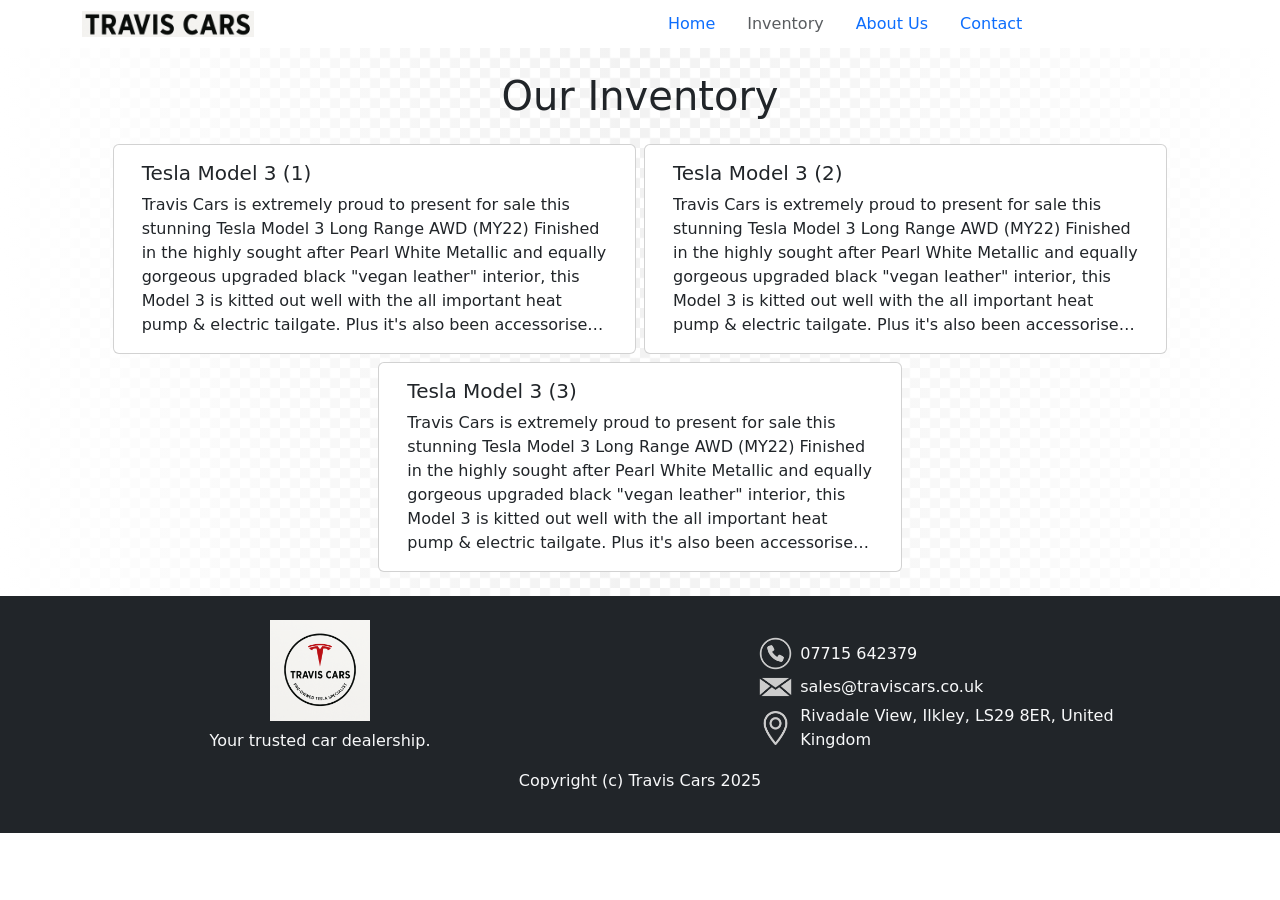
==== inventory.html @ 39fc46f9 "Initial inventory page, and updates to mobile view Responsive layout for mobile in inventory and mai" ====
<!DOCTYPE html>
<html lang="en">
<head>
    <meta charset="UTF-8">
    <meta name="viewport" content="width=device-width, initial-scale=1.0">
    <title>Document</title>

    <link href="https://cdn.jsdelivr.net/npm/bootstrap@5.0.2/dist/css/bootstrap.min.css" rel="stylesheet" integrity="sha384-EVSTQN3/azprG1Anm3QDgpJLIm9Nao0Yz1ztcQTwFspd3yD65VohhpuuCOmLASjC" crossorigin="anonymous">

    <link rel="preconnect" href="https://fonts.googleapis.com">
    <link rel="preconnect" href="https://fonts.gstatic.com" crossorigin>
    <link href="https://fonts.googleapis.com/css2?family=Mulish:ital,wght@0,200..1000;1,200..1000&display=swap" rel="stylesheet">

    <link rel="stylesheet" href="./css/styles.css">
    <script src="./js/inventory.js" defer></script>
</head>
<body>
    <!-- Titlebar: branding, quick links -->
    <header class="container py-1 smoke-bg">
        <div class="row justify-content-between align-items-center">
            <div class="col">
                <img src="./img/travis-logo-sml-172x26.png" alt="Travis cars logo">
            </div>
            <div class="navbar col m-0 p-0">
                <ul class="nav">
                    <li class="nav-item"><a class="nav-link" href="index.html">Home</a></li>
                    <li class="nav-item"><a class="nav-link disabled" href="#">Inventory</a></li>
                    <li class="nav-item"><a class="nav-link" href="#">About Us</a></li>
                    <li class="nav-item"><a class="nav-link" href="#">Contact</a></li>
                </ul>
            </div>
        </div>
    </header>

    <main class="container-fluid p-4">
        <h1 class="text-center mb-4">Our Inventory</h1>

        <div class="row justify-content-center gap-2" id="card-container">

    </main>


    <!-- Footer Section -->
    <footer class="container-fluid bg-dark text-light py-4 justify-content-around">

        <div class="row justify-content-around align-items-center">

            <!-- Footer branding -->
            <div class="col-4">
                <div class="d-flex flex-column justify-content-center align-items-center gap-2">
                    <img src="./img/travis-logo-188x188.png" alt="" class="img-fluid col-3">
                    <p class="">Your trusted car dealership.</p>
                </div>
            </div>

            <!-- Contacts -->
            <div class="col-4">
                <div class="d-flex gap-2 align-items-center">
                        <img src="./img/telephone-icon-256.png" alt="phone icon" class="img-fluid col-1" style="filter: invert(80%);">
                        <p class="m-0">07715 642379</p>
                    </div>
                    <div class="d-flex gap-2 align-items-center">
                        <img src="./img/email-icon-2-256.png" alt="email icon" class="img-fluid col-1" style="filter: invert(80%);">
                        <p class="m-0">sales@traviscars.co.uk</p>
                    </div>
                    <div class="d-flex gap-2 align-items-center">
                        <img src="./img/maps-and-flags.png" alt="address icon" class="img-fluid col-1" style="filter: invert(80%);">
                        <p class="m-0">Rivadale View, Ilkley, LS29 8ER, United Kingdom</p>
                    </div>
                </div>
            </div>
        </div>

        <!-- Copyright -->
        <p class="text-center">Copyright (c) Travis Cars 2025</p>
    </footer>

    <script src="https://cdn.jsdelivr.net/npm/bootstrap@5.0.2/dist/js/bootstrap.bundle.min.js" integrity="sha384-MrcW6ZMFYlzcLA8Nl+NtUVF0sA7MsXsP1UyJoMp4YLEuNSfAP+JcXn/tWtIaxVXM" crossorigin="anonymous"></script>
</body>
</html>
---- css/styles.css ----
:root {
    /* General font Mulish from Google */
    font-family: "Mulish", sans-serif;
    font-optical-sizing: auto;
    font-style: normal;
}

main {
    /* Subtle checkered background pattern */
    background-image: 
        linear-gradient(to right, 
        rgba(255, 255, 255, 1) 0%,   
        rgba(255, 255, 255, 0.95) 50%,
        rgba(255, 255, 255, 1) 100%  
        ),
        url('../img/20251110_201052.png');
    background-repeat: no-repeat, repeat;
    background-size: 100%, 20px;
}


#welcome-titles {
    > div {
        > h1 {
            font-size: 3rem;
            font-weight: 500;

            /* Make title a little wider */
            display: inline-block;
            transform: scaleX(1.1);
            transform-origin: center;
            letter-spacing: 1px;
        }

        /* Titles sub title */
        > p:first-of-type {
            font-size: 1.2rem;
            font-weight: 500;
        }
    }

    /* Position the title block and background */
    background-color: rgba(1,1, 1, 0.2);
    padding: 15px;
    top: 20%;
}

/* Fade in hero titles background */
.fade-in-bk-titles {
    animation: fade-in-bk-titles-animation 0.5s ease-out forwards;
    opacity: 0;
}
@keyframes fade-in-bk-titles-animation {
    from { opacity: 0; }
    to   { opacity: 1; }
}

/* Fade in hero titles text */
.fade-in-titles {
    animation: fade-in-titles-animation 0.5s ease-out forwards;
    animation-delay: 0.5s;
    opacity: 0;

    /* Titles descriptive text */
    > p:last-of-type {
        color: rgb(232, 232, 232);
        font-size: 1.1rem;
        font-weight: 300;
    }
}
@keyframes fade-in-titles-animation {
    from { opacity: 0; transform: translateY(10px); }
    to   { opacity: 1; transform: translateY( 0px); }
}

.trusted-sml-text {
    color: rgb(50, 50, 50);
    font-size: 1.1rem;
    font-weight: 400;
}
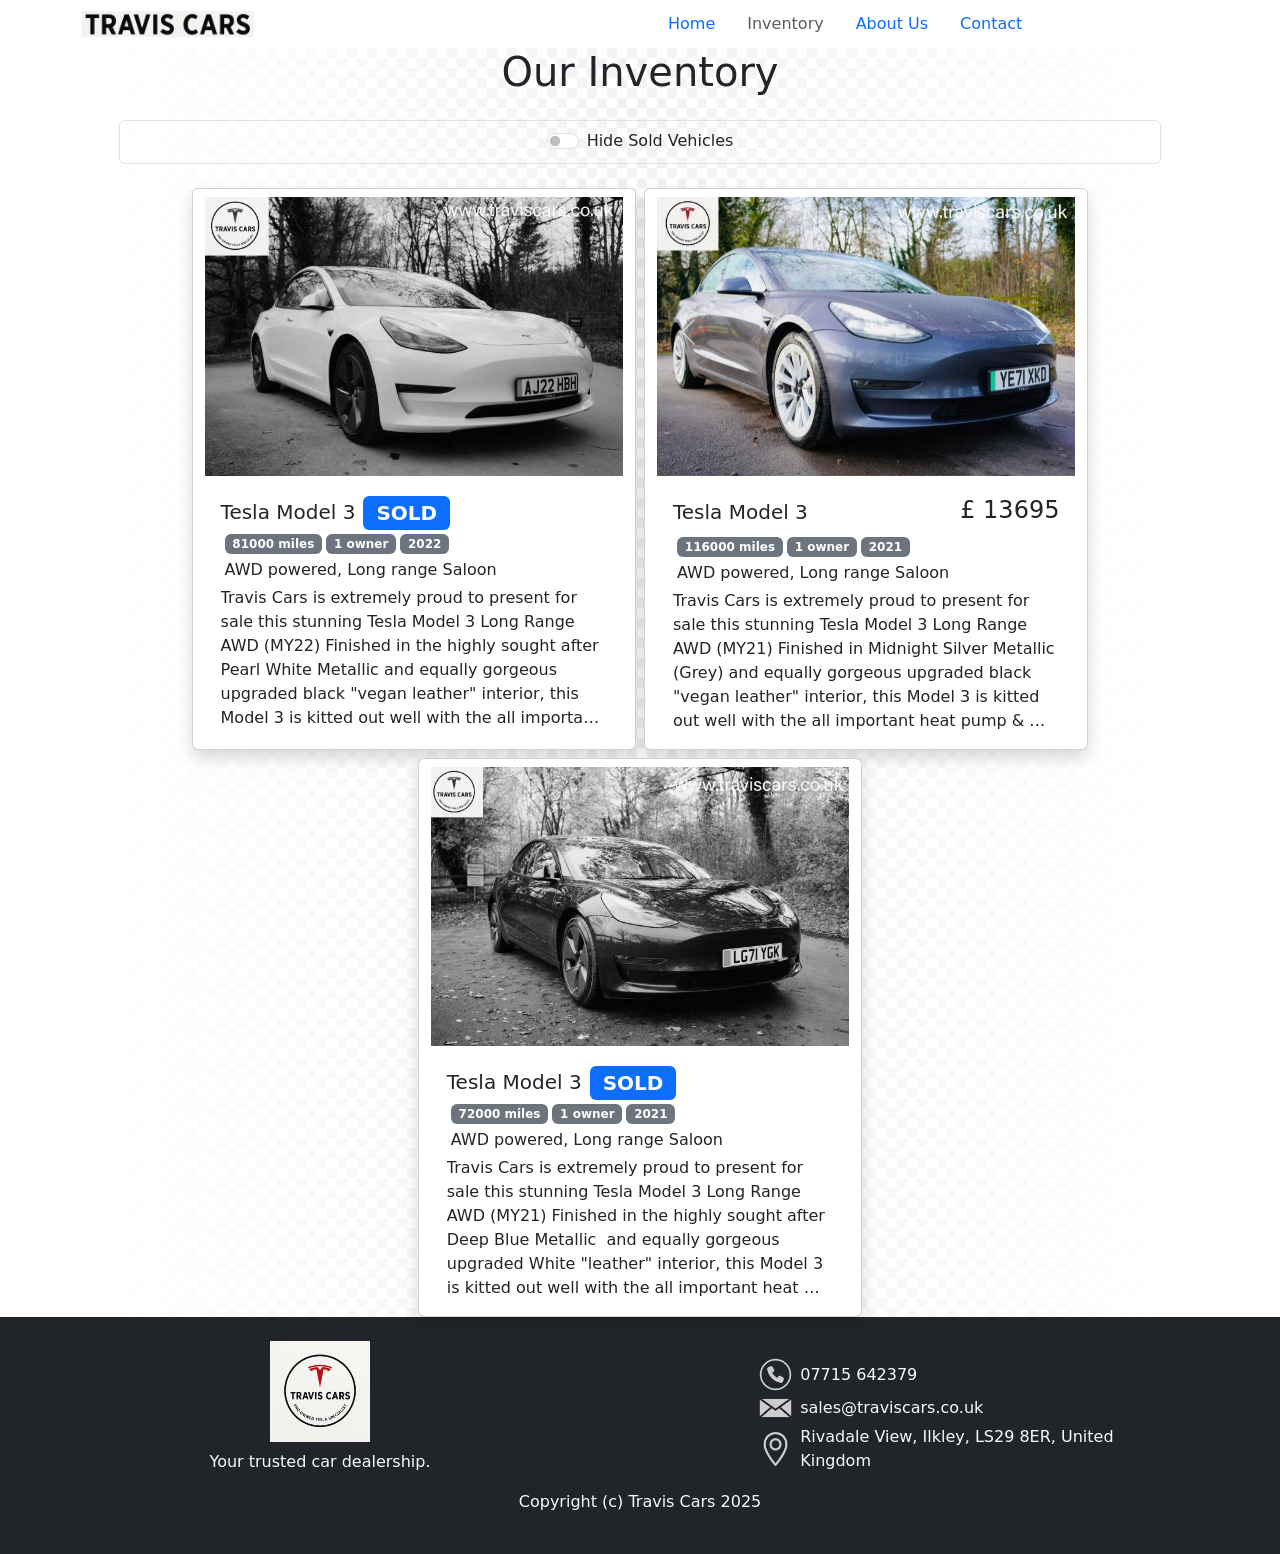
==== commit 9efa15dd: "Further inventory tweaks: filtering on sold and hovering Card zoomed and bk color on hover.  Each ca" ====
--- a/inventory.html
+++ b/inventory.html
@@ -32,9 +32,16 @@
         </div>
     </header>
 
-    <main class="container-fluid p-4">
+    <main class="container-fluid col-md-10 col-12">
         <h1 class="text-center mb-4">Our Inventory</h1>
+        <div class="d-flex border-100 border rounded mb-4 p-2 w-100 justify-content-center align-items-center ">
+            <div class="form-check form-switch">
+                <input class="form-check-input" type="checkbox" id="hideSoldSwitch">
+                <label class="form-check-label" for="hideSoldSwitch">Hide Sold Vehicles</label>
+            </div>
+        </div>
 
+        <!-- JS will add cards to this container -->
         <div class="row justify-content-center gap-2" id="card-container">
 
     </main>
--- a/css/styles.css
+++ b/css/styles.css
@@ -3,6 +3,28 @@
     font-family: "Mulish", sans-serif;
     font-optical-sizing: auto;
     font-style: normal;
+}
+
+.card {
+  transition: transform 0.3s ease, box-shadow 0.3s ease;
+  box-shadow: 0 4px 6px rgba(0,0,0,0.1);
+  position: relative;
+  z-index: 1;
+}
+
+.card:hover {
+  transform: scale(1.10);
+  background-color: whitesmoke;
+  box-shadow: 0 4px 6px rgba(253, 181, 181, 0.1);
+  z-index: 10;
+}
+
+.car-is-sold {
+    display: block;
+}
+
+#card-container.hide-sold .car-is-sold {
+    display: none;
 }
 
 main {
@@ -18,6 +40,9 @@
     background-size: 100%, 20px;
 }
 
+.to-grey-scale {
+    filter: grayscale(100%);
+}
 
 #welcome-titles {
     > div {
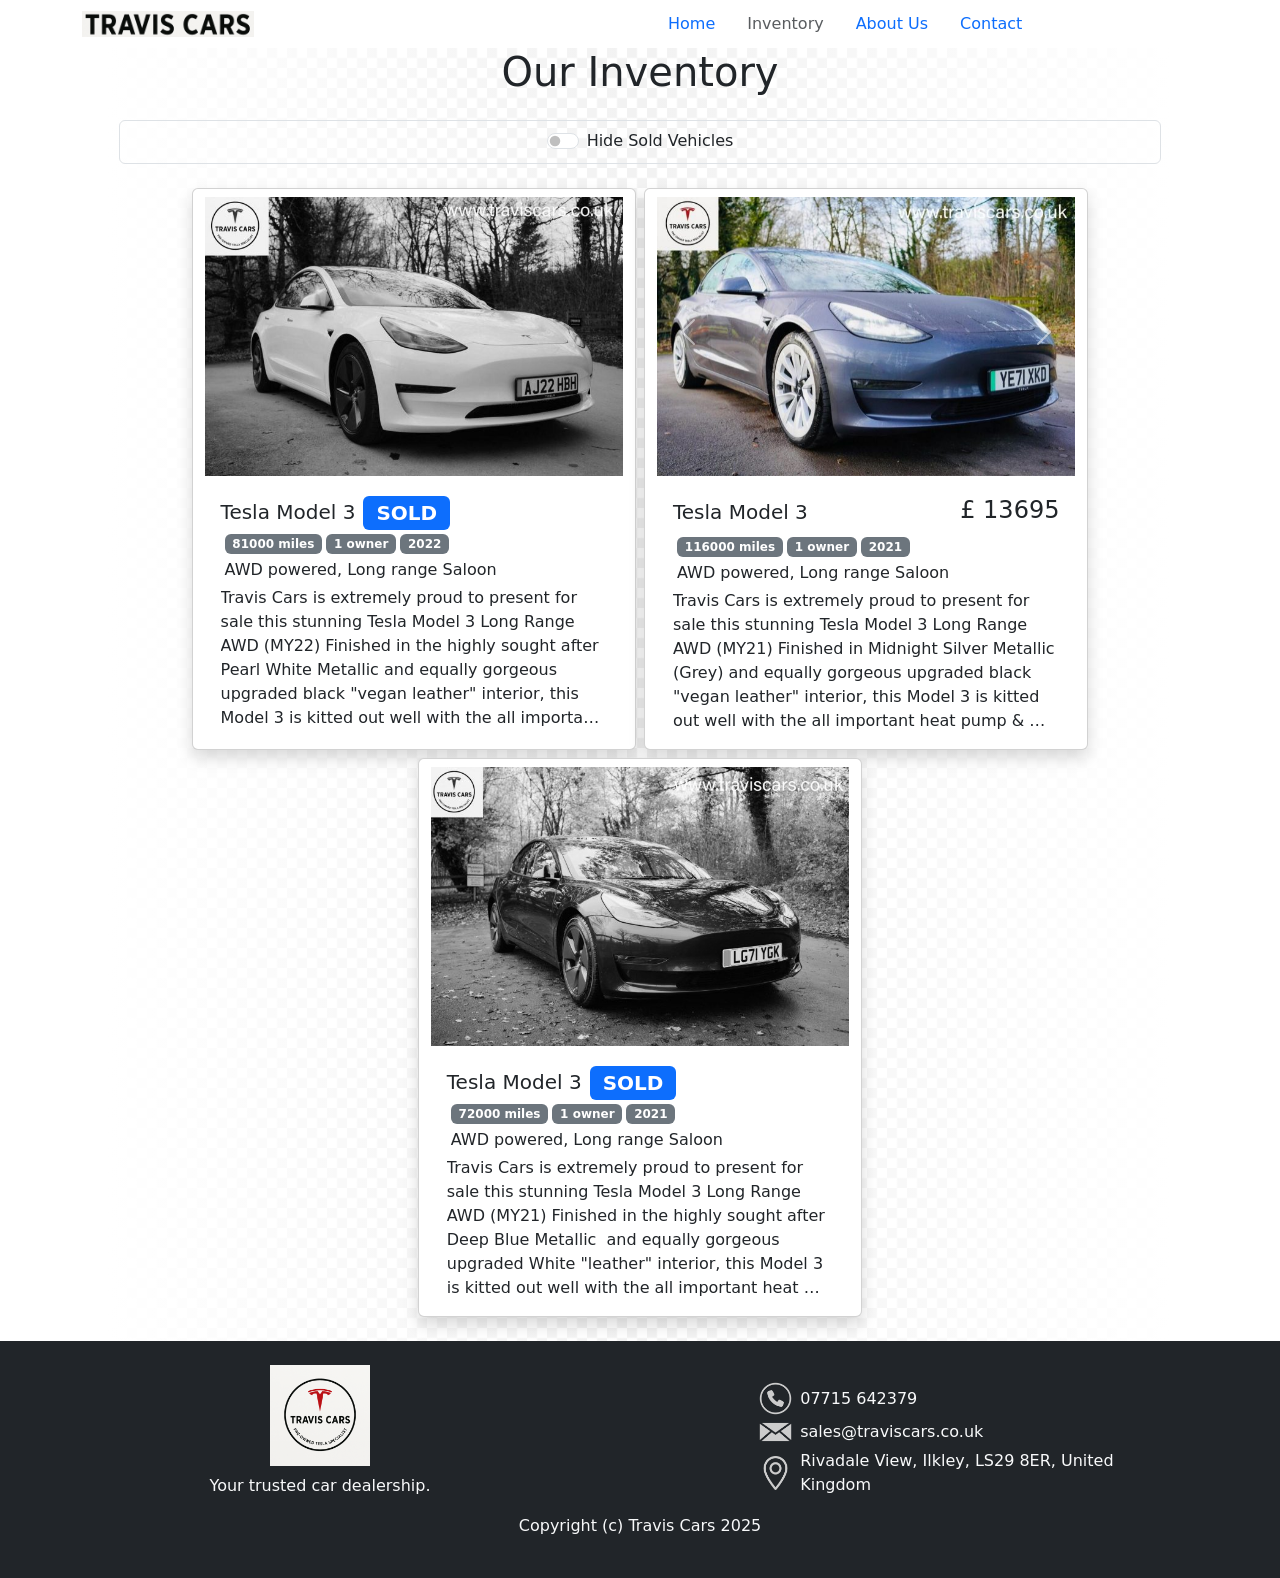
==== commit 86997350: "Completed car modal details Now added features and specifics, price (or sold).  And each paragraph o" ====
--- a/inventory.html
+++ b/inventory.html
@@ -42,8 +42,8 @@
         </div>
 
         <!-- JS will add cards to this container -->
-        <div class="row justify-content-center gap-2" id="card-container">
-
+        <div class="row justify-content-center gap-2 pb-4" id="card-container">
+            </div>
     </main>
 
 
@@ -82,6 +82,55 @@
         <p class="text-center">Copyright (c) Travis Cars 2025</p>
     </footer>
 
+    <!-- Modal for car details -->
+    <div class="modal" id="carModal" data-bs-toggle="modal">
+        <div class="modal-dialog modal-dialog-centered modal-xl">
+            <div class="modal-content">
+
+                <div class="modal-header">
+                    <h1 class="modal-title" id="carModalTitle">Car title</h1>
+                    <button type="button" class="btn-close" data-bs-dismiss="modal" aria-label="Close"></button>
+                </div>
+                <div class="modal-body">
+                    <div>
+                        <img src="#" class="d-block w-100" alt="Car image" id="carModalImage">
+                    </div>
+                    <div class="container-fluid">
+                        <div class="row justify-content-center">
+                            <div class="col-12 col-md-4 p-4 shadow" id="carModalCol1">
+                                <div class="d-flex justify-content-between align-items-center">
+                                    <div class="d-flex gap-1" id="carModalPillBox">
+                                        <span class="badge bg-secondary" id="carModalPillMiles">Pill Miles</span>
+                                        <span class="badge bg-secondary" id="carModalPillOwners">Pill Own</span>
+                                        <span class="badge bg-secondary" id="carModalPillYear">Pill Yr</span>
+                                    </div>
+                                    <div class="d-flex justify-content-between align-items-center">
+                                        <p id="carModalPrice" class="fs-5 fw-bold m-0">£00,000</p>
+                                        <span class="badge bg-primary fs-5" id="carModalPillSold">SOLD</span>
+                                    </div>
+                                </div>
+                                <div id="carModalSubTitle" class="fs-6 fw-normal pt-1 m-1 ps-0">
+                                    Subtitle
+                                </div>
+                                <p class="mt-3 mb-0">Features</p>
+                                <ul class="m-0" id="carModalFeaturesList">
+                                    <!-- Features will be added here -->
+                                </ul>
+                                <p class="mt-3 mb-0">Specifics</p>
+                                <ul class="m-0" id="carModalSpecificsList">
+                                    <!-- Specifics will be added here -->
+                                </ul>
+                            </div>
+
+                            <div class="col-12 col-md-8 py-4 px-3" id="carModalCol2"></div>
+                        </div>
+                    </div>
+                </div>
+
+            </div>
+        </div>
+    </div>
+
     <script src="https://cdn.jsdelivr.net/npm/bootstrap@5.0.2/dist/js/bootstrap.bundle.min.js" integrity="sha384-MrcW6ZMFYlzcLA8Nl+NtUVF0sA7MsXsP1UyJoMp4YLEuNSfAP+JcXn/tWtIaxVXM" crossorigin="anonymous"></script>
 </body>
 </html>
--- a/css/styles.css
+++ b/css/styles.css
@@ -42,6 +42,13 @@
 
 .to-grey-scale {
     filter: grayscale(100%);
+}
+
+#carModalCol2 {
+    white-space: pre-wrap;
+    display: -webkit-box;
+    -webkit-box-orient: vertical;
+    /* overflow: hidden; */
 }
 
 #welcome-titles {
